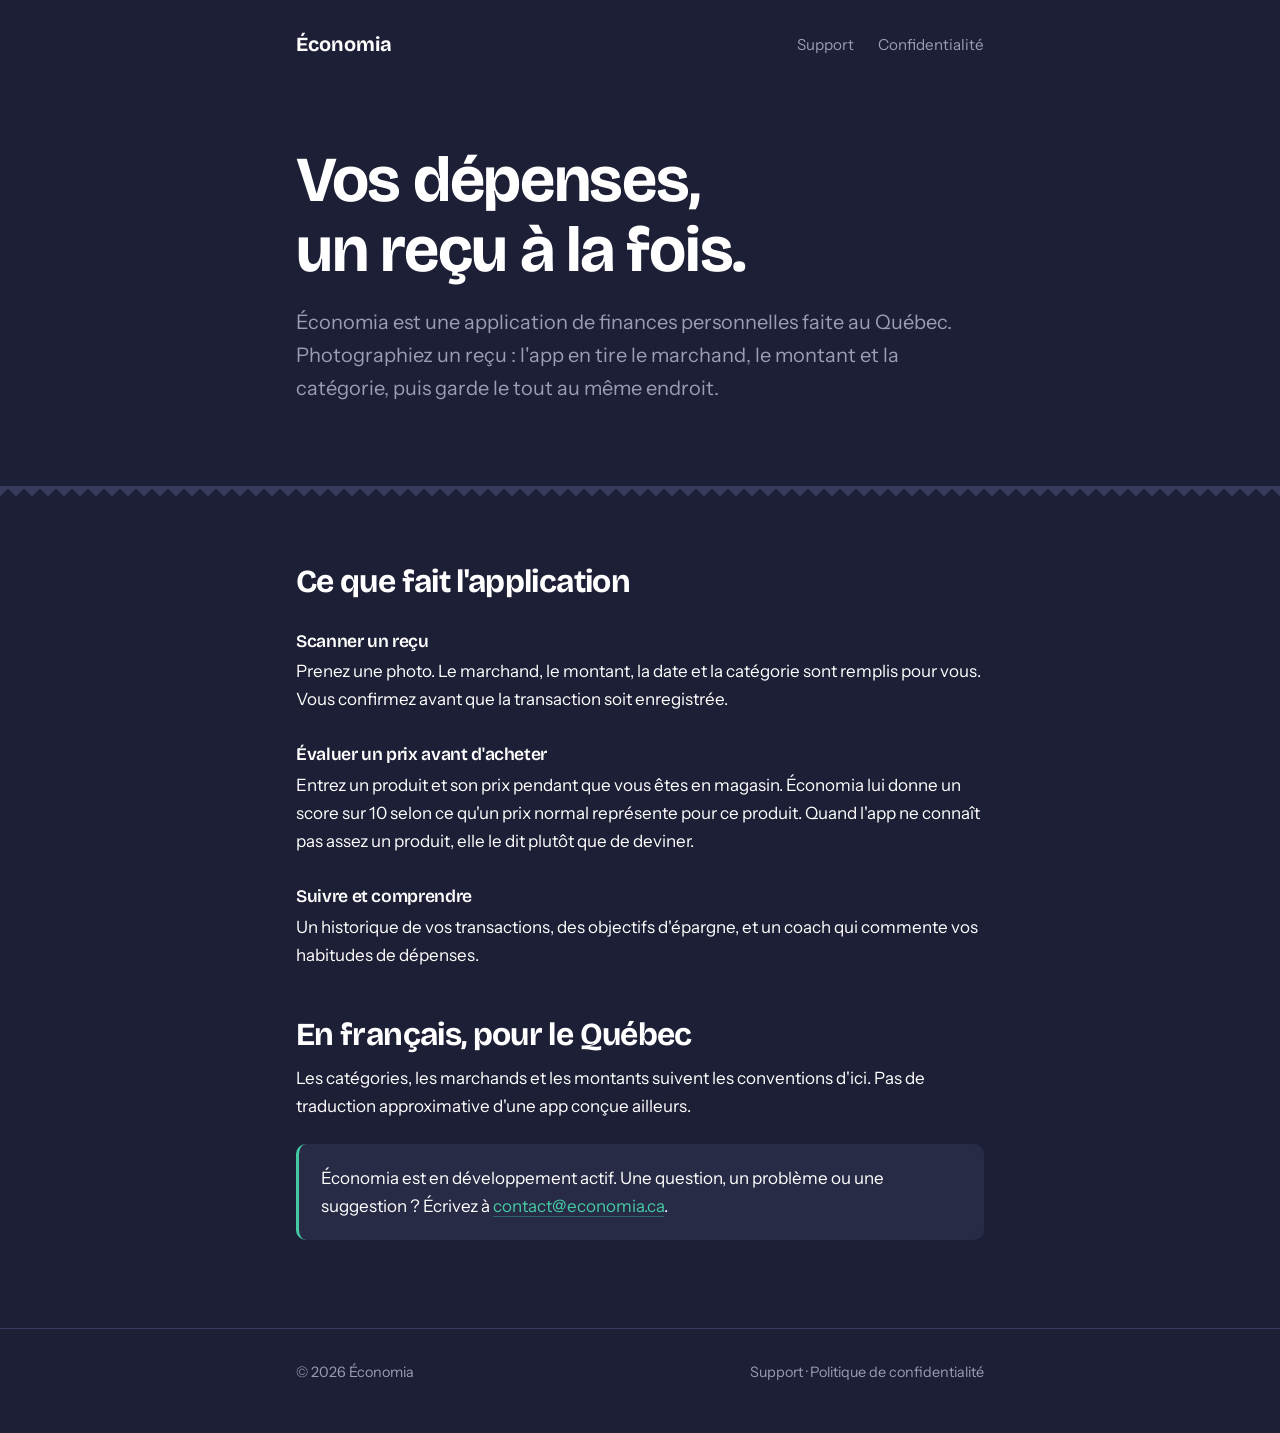
==== index.html @ ab4bcd6b "Add files via upload" ====
<!DOCTYPE html>
<html lang="fr-CA">
<head>
<meta charset="utf-8">
<meta name="viewport" content="width=device-width, initial-scale=1">
<title>Économia — Suivez vos dépenses, un reçu à la fois</title>
<meta name="description" content="Économia est une application québécoise de finances personnelles. Photographiez un reçu, l'app remplit les détails et suit vos dépenses.">
<link rel="preconnect" href="https://fonts.googleapis.com">
<link rel="preconnect" href="https://fonts.gstatic.com" crossorigin>
<link href="https://fonts.googleapis.com/css2?family=Bricolage+Grotesque:opsz,wght@12..96,600;12..96,700&family=Instrument+Sans:wght@400;500;600&display=swap" rel="stylesheet">
<link rel="stylesheet" href="style.css">
</head>
<body>

<header class="entete">
  <div class="enveloppe">
    <a class="logo" href="/">Économia</a>
    <nav class="nav-liens">
      <a href="/support.html">Support</a>
      <a href="/confidentialite.html">Confidentialité</a>
    </nav>
  </div>
</header>

<main>
  <section class="heros">
    <div class="enveloppe">
      <h1>Vos dépenses,<br>un reçu à la fois.</h1>
      <p class="accroche">Économia est une application de finances personnelles faite au Québec. Photographiez un reçu&nbsp;: l'app en tire le marchand, le montant et la catégorie, puis garde le tout au même endroit.</p>
    </div>
  </section>

  <div class="dentelure" aria-hidden="true"></div>

  <section class="contenu">
    <div class="enveloppe">
      <h2>Ce que fait l'application</h2>

      <h3>Scanner un reçu</h3>
      <p>Prenez une photo. Le marchand, le montant, la date et la catégorie sont remplis pour vous. Vous confirmez avant que la transaction soit enregistrée.</p>

      <h3>Évaluer un prix avant d'acheter</h3>
      <p>Entrez un produit et son prix pendant que vous êtes en magasin. Économia lui donne un score sur 10 selon ce qu'un prix normal représente pour ce produit. Quand l'app ne connaît pas assez un produit, elle le dit plutôt que de deviner.</p>

      <h3>Suivre et comprendre</h3>
      <p>Un historique de vos transactions, des objectifs d'épargne, et un coach qui commente vos habitudes de dépenses.</p>

      <h2>En français, pour le Québec</h2>
      <p>Les catégories, les marchands et les montants suivent les conventions d'ici. Pas de traduction approximative d'une app conçue ailleurs.</p>

      <div class="carte">
        <p>Économia est en développement actif. Une question, un problème ou une suggestion&nbsp;? Écrivez à <a href="mailto:contact@economia.ca">contact@economia.ca</a>.</p>
      </div>
    </div>
  </section>
</main>

<footer class="pied">
  <div class="enveloppe">
    <span>© 2026 Économia</span>
    <span>
      <a href="/support.html">Support</a> ·
      <a href="/confidentialite.html">Politique de confidentialité</a>
    </span>
  </div>
</footer>

</body>
</html>
---- style.css ----
:root {
  --fond: #1c1f35;
  --fond-carte: #282b45;
  --menthe: #45c9a5;
  --texte: #ffffff;
  --texte-second: #9a9cb8;
  --bordure: #363a5c;
}

*, *::before, *::after { box-sizing: border-box; }

html { -webkit-text-size-adjust: 100%; }

body {
  margin: 0;
  background: var(--fond);
  color: var(--texte);
  font-family: "Instrument Sans", -apple-system, BlinkMacSystemFont, "Segoe UI", sans-serif;
  font-size: 17px;
  line-height: 1.65;
}

h1, h2, h3 {
  font-family: "Bricolage Grotesque", -apple-system, BlinkMacSystemFont, sans-serif;
  font-weight: 700;
  line-height: 1.1;
  letter-spacing: -0.02em;
  margin: 0;
}

h1 { font-size: clamp(2.4rem, 7vw, 4rem); }
h2 { font-size: clamp(1.5rem, 4vw, 2rem); margin-top: 3rem; margin-bottom: 0.75rem; }
h3 { font-size: 1.1rem; margin-top: 2rem; margin-bottom: 0.4rem; font-weight: 600; }

p, li { max-width: 66ch; }
p { margin: 0 0 1.1rem; }
ul { padding-left: 1.2rem; margin: 0 0 1.1rem; }
li { margin-bottom: 0.5rem; }

a { color: var(--menthe); text-decoration: none; border-bottom: 1px solid rgba(69, 201, 165, 0.35); }
a:hover { border-bottom-color: var(--menthe); }
a:focus-visible { outline: 2px solid var(--menthe); outline-offset: 3px; border-radius: 2px; }

.enveloppe { max-width: 46rem; margin: 0 auto; padding: 0 1.5rem; }

/* En-tête */
.entete { padding: 1.75rem 0; }
.entete .enveloppe { display: flex; align-items: center; justify-content: space-between; gap: 1rem; }
.logo {
  font-family: "Bricolage Grotesque", sans-serif;
  font-weight: 700;
  font-size: 1.25rem;
  color: var(--texte);
  border: none;
}
.nav-liens { display: flex; gap: 1.5rem; font-size: 0.95rem; }
.nav-liens a { color: var(--texte-second); border: none; }
.nav-liens a:hover { color: var(--menthe); }

/* Héros — le bord dentelé évoque un reçu déchiré */
.heros { padding: 3.5rem 0 4rem; position: relative; }
.heros p.accroche {
  font-size: clamp(1.05rem, 2.6vw, 1.25rem);
  color: var(--texte-second);
  margin-top: 1.25rem;
}
.dentelure {
  height: 14px;
  background:
    linear-gradient(-45deg, transparent 66%, var(--bordure) 67%) 0 0 / 16px 16px repeat-x,
    linear-gradient(45deg, transparent 66%, var(--bordure) 67%) 0 0 / 16px 16px repeat-x;
}

/* Blocs de contenu */
.contenu { padding: 1rem 0 4rem; }
.date-maj { color: var(--texte-second); font-size: 0.9rem; margin-bottom: 2.5rem; }

.carte {
  background: var(--fond-carte);
  border-left: 3px solid var(--menthe);
  border-radius: 10px;
  padding: 1.25rem 1.4rem;
  margin: 1.5rem 0;
}
.carte p:last-child, .carte ul:last-child { margin-bottom: 0; }

.courriel {
  font-family: "Bricolage Grotesque", sans-serif;
  font-size: clamp(1.2rem, 4vw, 1.6rem);
  font-weight: 700;
}

/* Pied de page */
.pied {
  border-top: 1px solid var(--bordure);
  padding: 2rem 0 3rem;
  color: var(--texte-second);
  font-size: 0.9rem;
}
.pied .enveloppe { display: flex; flex-wrap: wrap; gap: 0.5rem 1.5rem; justify-content: space-between; }
.pied a { color: var(--texte-second); border: none; }
.pied a:hover { color: var(--menthe); }

@media (prefers-reduced-motion: reduce) {
  * { animation: none !important; transition: none !important; }
}
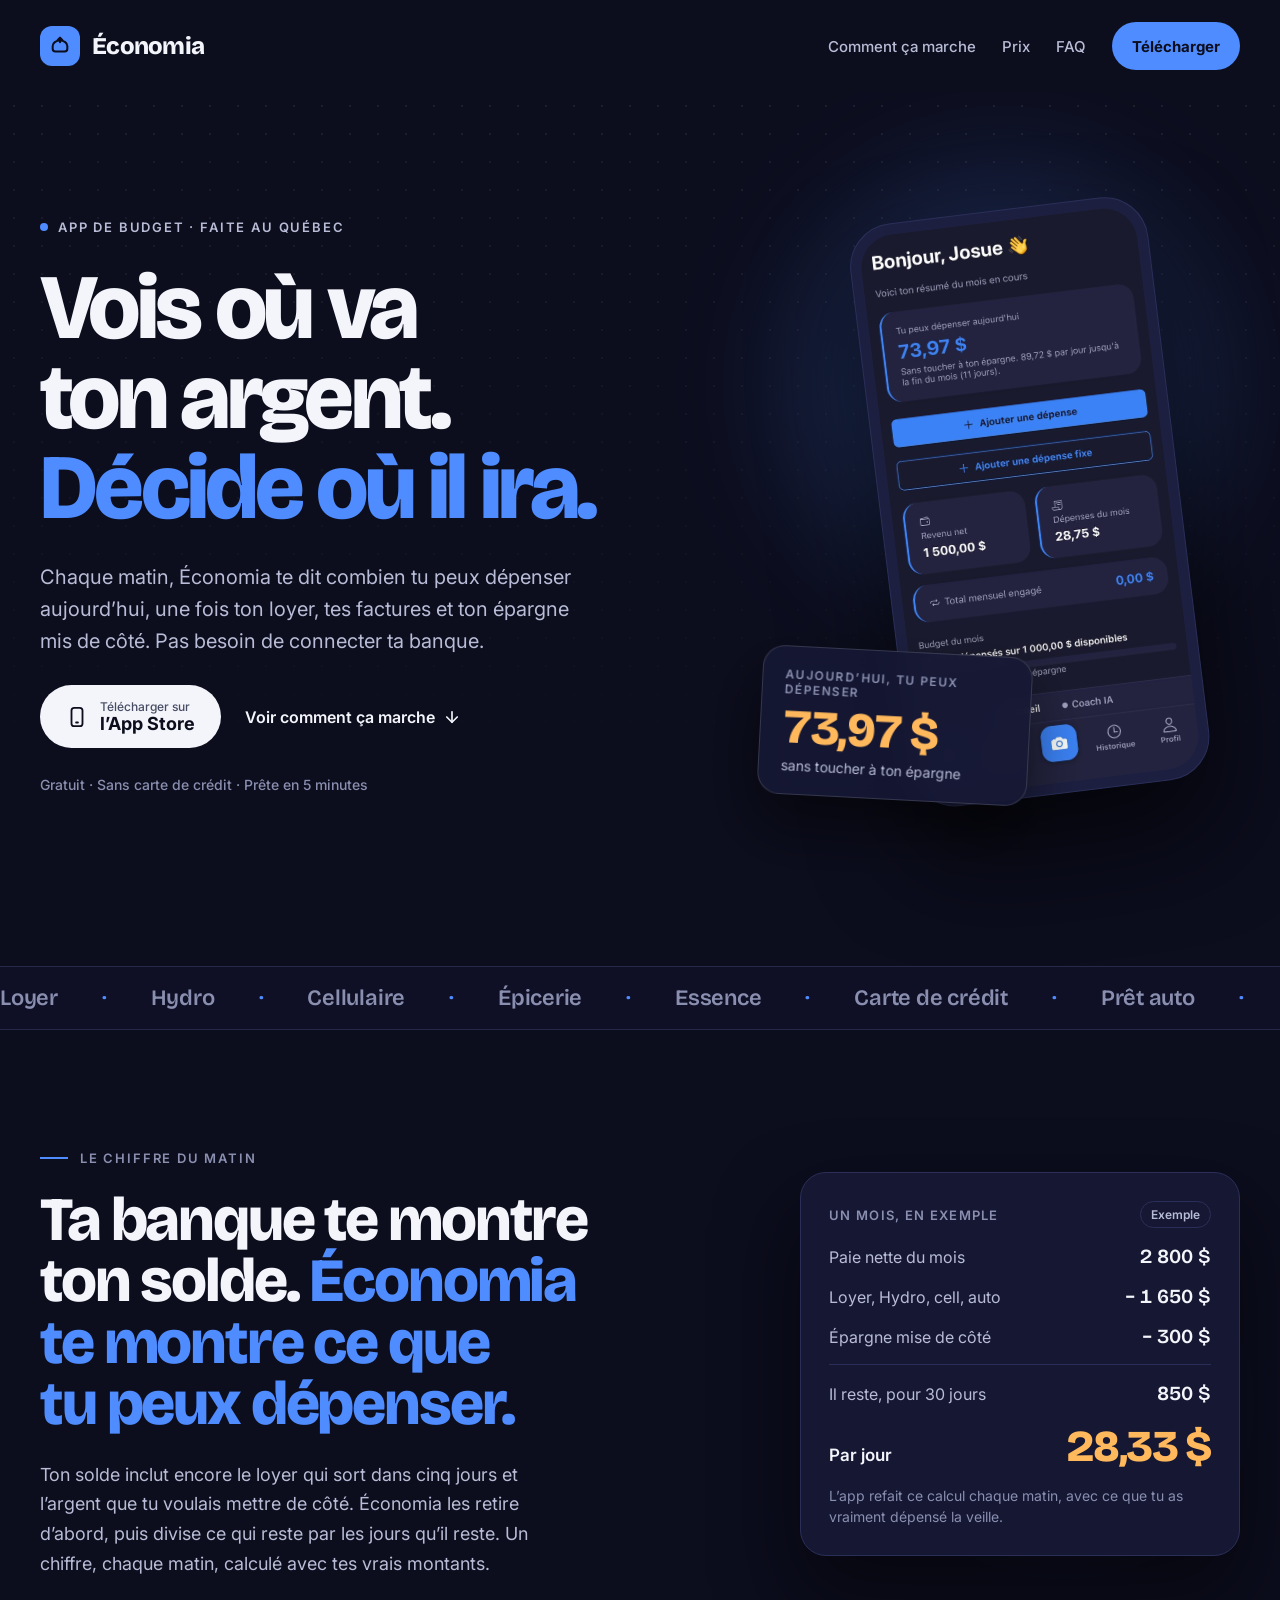
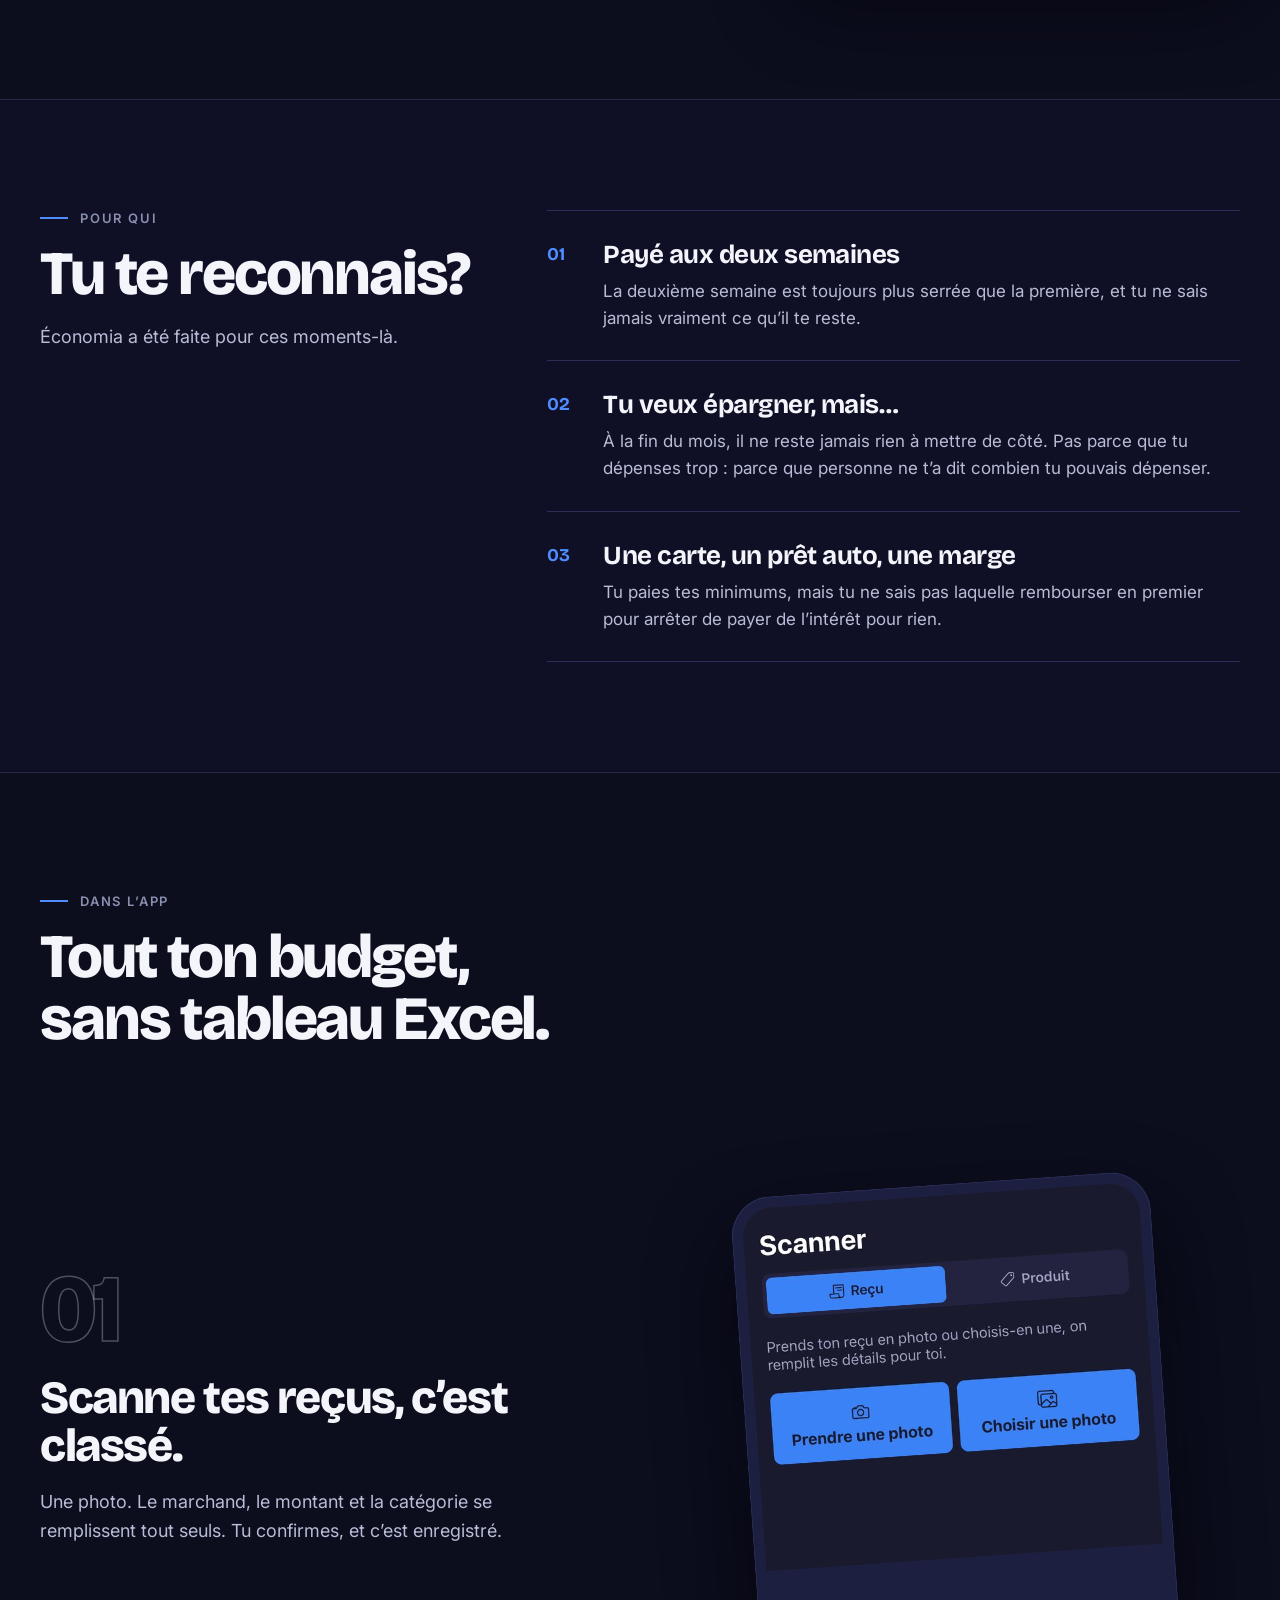
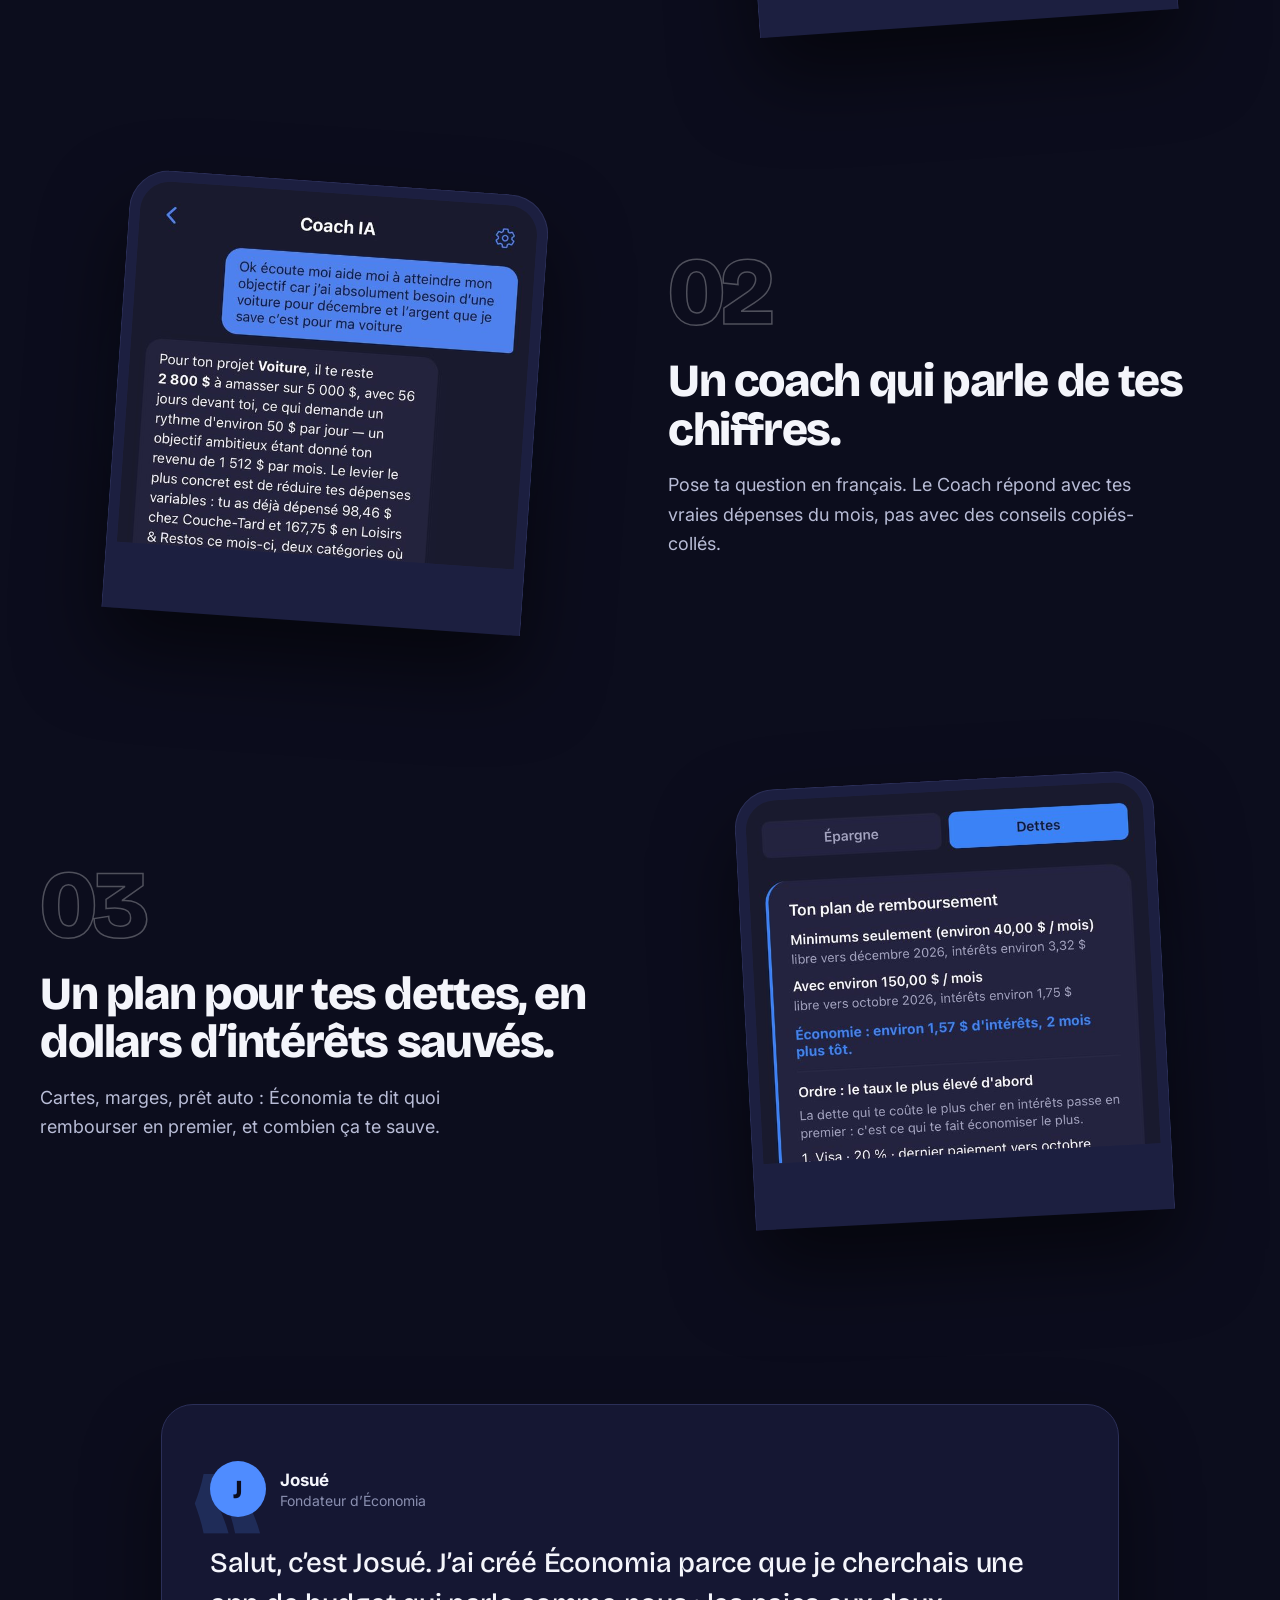
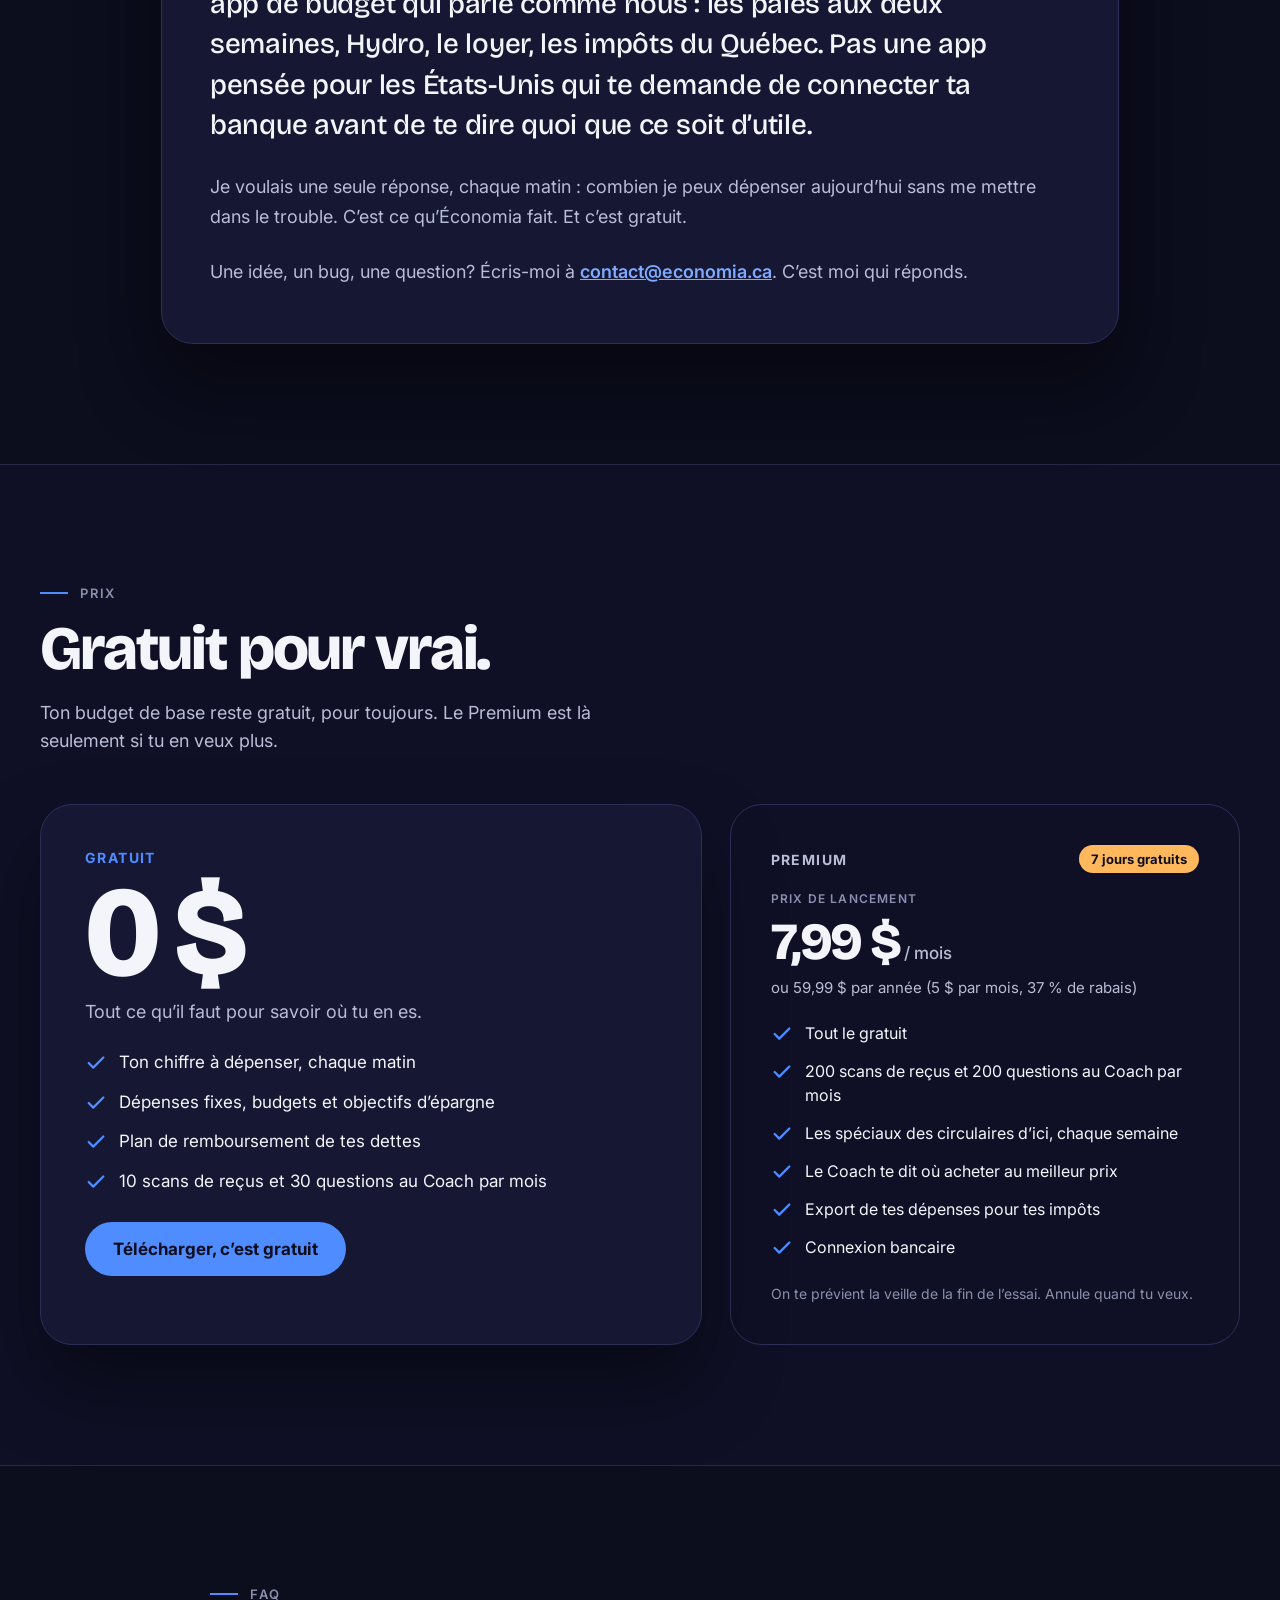
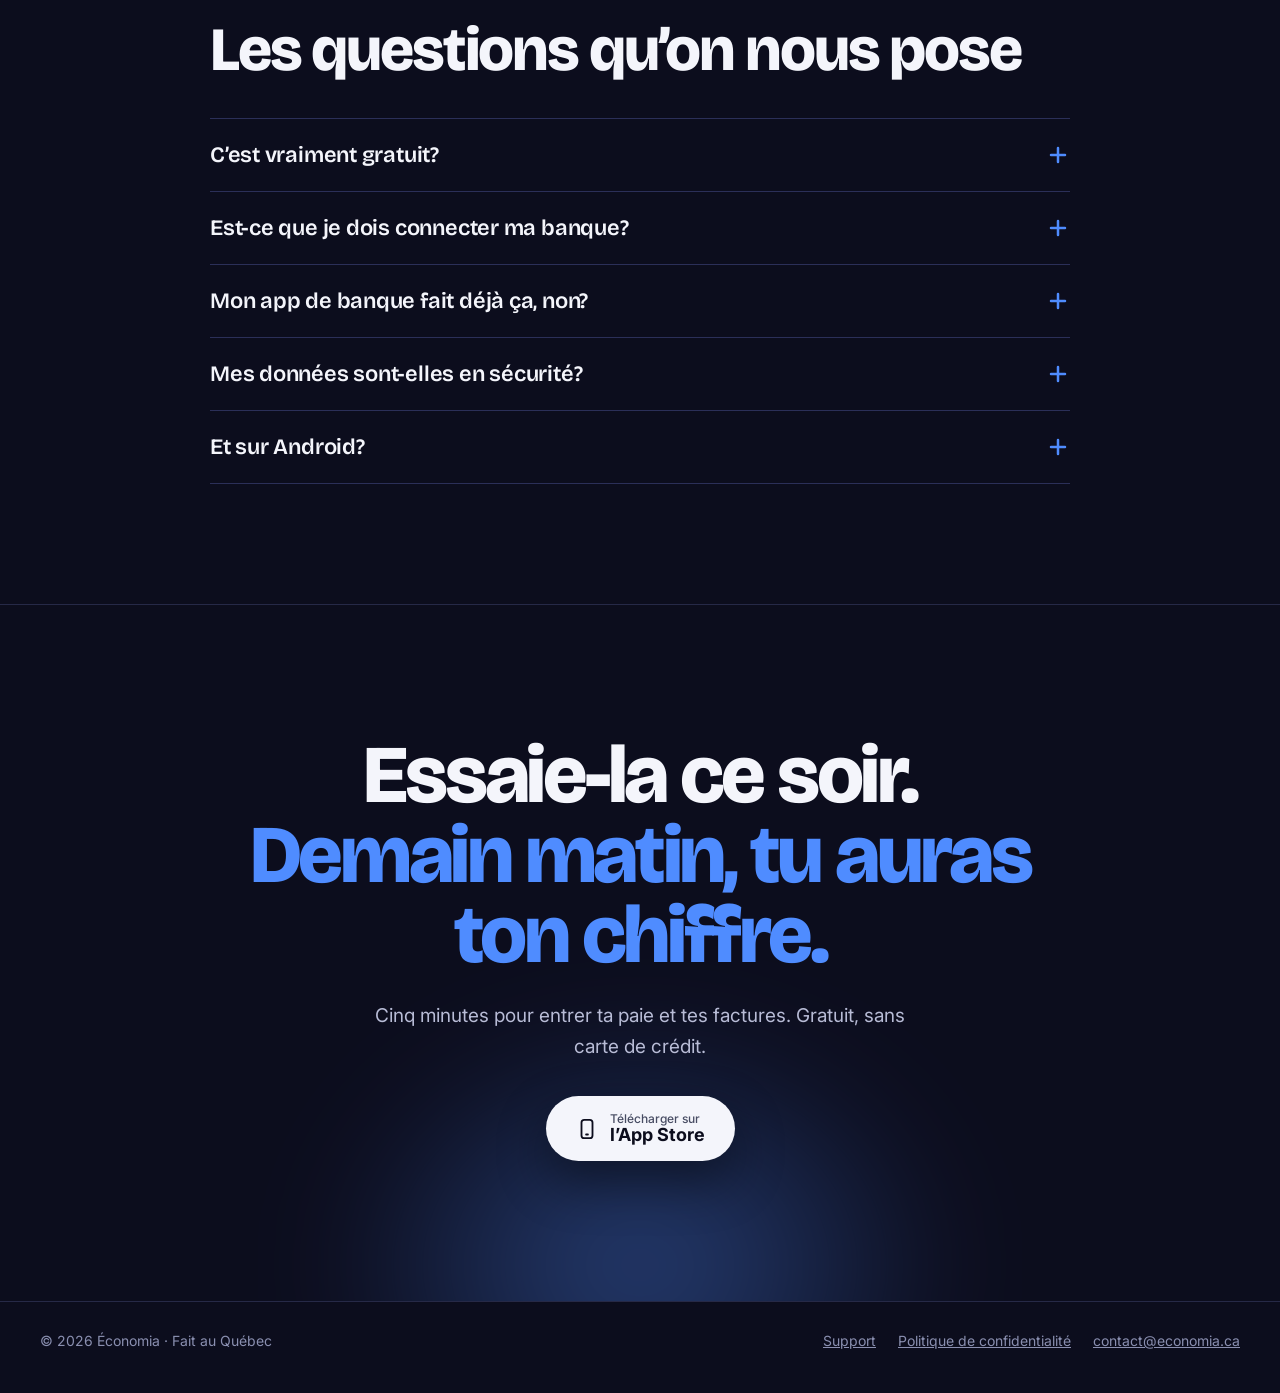
==== commit ec778d67: "Rename index .html to index.html" ====
--- a/index.html
+++ b/index.html
@@ -1,69 +1,341 @@
-<!DOCTYPE html>
+<!doctype html>
 <html lang="fr-CA">
 <head>
 <meta charset="utf-8">
-<meta name="viewport" content="width=device-width, initial-scale=1">
-<title>Économia — Suivez vos dépenses, un reçu à la fois</title>
-<meta name="description" content="Économia est une application québécoise de finances personnelles. Photographiez un reçu, l'app remplit les détails et suit vos dépenses.">
+<meta name="viewport" content="width=device-width, initial-scale=1, viewport-fit=cover">
+<title>Économia — Vois où va ton argent. Décide où il ira.</title>
+<meta name="description" content="L’app de budget faite au Québec. Chaque matin, Économia te dit combien tu peux dépenser aujourd’hui, une fois ton loyer, tes factures et ton épargne mis de côté.">
+<meta property="og:title" content="Économia — Vois où va ton argent. Décide où il ira.">
+<meta property="og:description" content="L’app de budget faite au Québec. Gratuit, sans carte de crédit.">
+<meta name="theme-color" content="#0C0D1D">
+<link rel="icon" href="data:image/svg+xml,%3Csvg xmlns='http://www.w3.org/2000/svg' viewBox='0 0 64 64'%3E%3Crect width='64' height='64' rx='16' fill='%234F8CFF'/%3E%3Ctext x='32' y='45' font-size='38' font-family='Arial' font-weight='700' text-anchor='middle' fill='%230C0D1D'%3EÉ%3C/text%3E%3C/svg%3E">
+
 <link rel="preconnect" href="https://fonts.googleapis.com">
-<link rel="preconnect" href="https://fonts.gstatic.com" crossorigin>
-<link href="https://fonts.googleapis.com/css2?family=Bricolage+Grotesque:opsz,wght@12..96,600;12..96,700&family=Instrument+Sans:wght@400;500;600&display=swap" rel="stylesheet">
-<link rel="stylesheet" href="style.css">
+<link rel="stylesheet" href="https://fonts.googleapis.com/css2?family=Bricolage+Grotesque:opsz,wght@12..96,500..800&amp;family=Inter:wght@400;500;600;700&amp;display=swap">
+<style>
+body{margin:0;background:#0C0D1D}
+a{color:#7FAAFF}a:hover{color:#A9C6FF}
+summary{cursor:pointer;list-style:none}
+summary::-webkit-details-marker{display:none}
+details[open] .chev{transform:rotate(45deg)}
+@keyframes defile{from{transform:translateX(0)}to{transform:translateX(-50%)}}
+@media (prefers-reduced-motion: reduce){.defile{animation:none !important}}
+html{scroll-behavior:smooth}
+</style>
+
+<style>
+:focus-visible{outline:2px solid #7FAAFF;outline-offset:3px;border-radius:6px}
+@media (max-width:720px){
+  nav a[href="#comment"],nav a[href="#prix"],nav a[href="#faq"]{display:none}
+}
+</style>
 </head>
 <body>
 
-<header class="entete">
-  <div class="enveloppe">
-    <a class="logo" href="/">Économia</a>
-    <nav class="nav-liens">
-      <a href="/support.html">Support</a>
-      <a href="/confidentialite.html">Confidentialité</a>
-    </nav>
-  </div>
+<div style="font-family: 'Inter', -apple-system, 'Segoe UI', Roboto, sans-serif; color: #F4F5FB; background: #0C0D1D; min-height: 100px; overflow: hidden">
+
+<!-- NAV -->
+<header style="position: relative; z-index: 5">
+<nav aria-label="Navigation principale" style="max-width: 1200px; margin: 0 auto; padding: 22px 24px; display: flex; flex-wrap: wrap; align-items: center; justify-content: space-between; gap: 16px">
+<a href="#haut" style="display: flex; align-items: center; gap: 12px; text-decoration: none; color: #F4F5FB">
+<span style="width: 40px; height: 40px; border-radius: 12px; background: #4F8CFF; display: flex; align-items: center; justify-content: center">
+<svg aria-hidden="true" width="22" height="22" viewBox="0 0 24 24" fill="none" stroke="#0C0D1D" stroke-width="2.2" stroke-linecap="round" stroke-linejoin="round"><path d="M4 12a8 6 0 0 1 16 0v3a3 3 0 0 1-3 3H7a3 3 0 0 1-3-3z"></path><path d="M12 3v5"></path><path d="M9.5 5.5 12 3l2.5 2.5"></path></svg>
+</span>
+<span style="font-family: 'Bricolage Grotesque', 'Inter', sans-serif; font-size: 24px; font-weight: 800; letter-spacing: -0.03em">Économia</span>
+</a>
+<div style="display: flex; flex-wrap: wrap; align-items: center; gap: 26px; font-size: 15px; font-weight: 500">
+<a href="#comment" style="color: #B8BCD6; text-decoration: none">Comment ça marche</a>
+<a href="#prix" style="color: #B8BCD6; text-decoration: none">Prix</a>
+<a href="#faq" style="color: #B8BCD6; text-decoration: none">FAQ</a>
+<a href="https://apps.apple.com/ca/app/id6791869854" style="background: #4F8CFF; color: #0C0D1D; text-decoration: none; font-weight: 700; padding: 13px 20px; border-radius: 999px; min-height: 22px; display: inline-flex; align-items: center">Télécharger</a>
+</div>
+</nav>
 </header>
 
-<main>
-  <section class="heros">
-    <div class="enveloppe">
-      <h1>Vos dépenses,<br>un reçu à la fois.</h1>
-      <p class="accroche">Économia est une application de finances personnelles faite au Québec. Photographiez un reçu&nbsp;: l'app en tire le marchand, le montant et la catégorie, puis garde le tout au même endroit.</p>
-    </div>
-  </section>
-
-  <div class="dentelure" aria-hidden="true"></div>
-
-  <section class="contenu">
-    <div class="enveloppe">
-      <h2>Ce que fait l'application</h2>
-
-      <h3>Scanner un reçu</h3>
-      <p>Prenez une photo. Le marchand, le montant, la date et la catégorie sont remplis pour vous. Vous confirmez avant que la transaction soit enregistrée.</p>
-
-      <h3>Évaluer un prix avant d'acheter</h3>
-      <p>Entrez un produit et son prix pendant que vous êtes en magasin. Économia lui donne un score sur 10 selon ce qu'un prix normal représente pour ce produit. Quand l'app ne connaît pas assez un produit, elle le dit plutôt que de deviner.</p>
-
-      <h3>Suivre et comprendre</h3>
-      <p>Un historique de vos transactions, des objectifs d'épargne, et un coach qui commente vos habitudes de dépenses.</p>
-
-      <h2>En français, pour le Québec</h2>
-      <p>Les catégories, les marchands et les montants suivent les conventions d'ici. Pas de traduction approximative d'une app conçue ailleurs.</p>
-
-      <div class="carte">
-        <p>Économia est en développement actif. Une question, un problème ou une suggestion&nbsp;? Écrivez à <a href="mailto:contact@economia.ca">contact@economia.ca</a>.</p>
-      </div>
-    </div>
-  </section>
-</main>
-
-<footer class="pied">
-  <div class="enveloppe">
-    <span>© 2026 Économia</span>
-    <span>
-      <a href="/support.html">Support</a> ·
-      <a href="/confidentialite.html">Politique de confidentialité</a>
-    </span>
-  </div>
+<!-- 1. HERO -->
+<section id="haut" style="position: relative; overflow: hidden">
+<div aria-hidden="true" style="position: absolute; inset: 0; background-image: radial-gradient(rgba(255,255,255,0.07) 1px, transparent 1.5px); background-size: 28px 28px; -webkit-mask-image: linear-gradient(to bottom, rgba(0,0,0,1) 0%, rgba(0,0,0,0) 85%); mask-image: linear-gradient(to bottom, rgba(0,0,0,1) 0%, rgba(0,0,0,0) 85%)"></div>
+<div aria-hidden="true" style="position: absolute; right: -8%; top: -10%; width: 760px; height: 760px; border-radius: 50%; background: radial-gradient(closest-side, #4F8CFF, transparent 72%); opacity: 0.42; filter: blur(50px); pointer-events: none"></div>
+<div style="position: relative; max-width: 1200px; margin: 0 auto; padding: 64px 24px 110px; display: flex; flex-wrap: wrap; align-items: center; gap: 48px">
+
+<div style="flex: 1 1 520px; min-width: 0; display: flex; flex-direction: column; gap: 28px">
+<span style="display: inline-flex; align-items: center; gap: 10px; align-self: flex-start; font-size: 13px; font-weight: 600; letter-spacing: 0.14em; text-transform: uppercase; color: #B8BCD6"><span aria-hidden="true" style="width: 8px; height: 8px; border-radius: 50%; background: #4F8CFF"></span>App de budget · Faite au Québec</span>
+<h1 style="margin: 0; font-family: 'Bricolage Grotesque', 'Inter', sans-serif; font-size: clamp(50px, 7.2vw, 104px); line-height: 0.98; font-weight: 800; letter-spacing: -0.04em; text-wrap: balance">Vois où va ton argent.<br><span style="color: #4F8CFF">Décide où il ira.</span></h1>
+<p style="margin: 0; font-size: 20px; line-height: 1.6; color: #B8BCD6; max-width: 560px; text-wrap: pretty">Chaque matin, Économia te dit combien tu peux dépenser aujourd’hui, une fois ton loyer, tes factures et ton épargne mis de côté. Pas besoin de connecter ta banque.</p>
+<div style="display: flex; flex-wrap: wrap; align-items: center; gap: 18px 24px">
+<a href="https://apps.apple.com/ca/app/id6791869854" style="display: inline-flex; align-items: center; gap: 12px; background: #F4F5FB; color: #0C0D1D; text-decoration: none; padding: 15px 26px; border-radius: 999px; min-height: 28px">
+<svg aria-hidden="true" width="22" height="22" viewBox="0 0 24 24" fill="none" stroke="#0C0D1D" stroke-width="2" stroke-linecap="round" stroke-linejoin="round"><rect x="6" y="2" width="12" height="20" rx="3"></rect><path d="M11 18h2"></path></svg>
+<span style="display: flex; flex-direction: column; line-height: 1.1"><span style="font-size: 12px; font-weight: 500; color: #474C63">Télécharger sur</span><span style="font-size: 18px; font-weight: 700">l’App Store</span></span>
+</a>
+<a href="#comment" style="display: inline-flex; align-items: center; gap: 8px; color: #F4F5FB; text-decoration: none; font-size: 16px; font-weight: 600; min-height: 44px">Voir comment ça marche<svg aria-hidden="true" width="18" height="18" viewBox="0 0 24 24" fill="none" stroke="#F4F5FB" stroke-width="2.2" stroke-linecap="round" stroke-linejoin="round"><path d="M12 5v14"></path><path d="m5 12 7 7 7-7"></path></svg></a>
+</div>
+<span style="font-size: 14px; font-weight: 500; color: #8A8FB0">Gratuit · Sans carte de crédit · Prête en 5 minutes</span>
+</div>
+
+<!-- Téléphone + chiffre du matin -->
+<div style="flex: 0 1 480px; min-width: 0; position: relative; min-height: 700px; display: flex; align-items: center; justify-content: center">
+<div style="width: 300px; max-width: 80%; box-sizing: border-box; padding: 10px; border-radius: 44px; background: #1C1F40; border: 1px solid #2B2F58; box-shadow: 0 50px 100px rgba(0,0,0,0.65); transform: rotate(-7deg) translateX(30px)">
+<img src="[data-uri]" alt="Écran d’accueil d’Économia : Tu peux dépenser aujourd’hui 73,97 $, sans toucher à ton épargne" style="display: block; width: 100%; height: auto; border-radius: 34px">
+</div>
+<div style="position: absolute; left: 0; bottom: 56px; width: 270px; max-width: 86%; box-sizing: border-box; padding: 20px 22px; border-radius: 22px; background: rgba(21,23,51,0.92); border: 1px solid rgba(255,255,255,0.14); box-shadow: 0 30px 60px rgba(0,0,0,0.55); backdrop-filter: blur(12px); transform: rotate(3deg); display: flex; flex-direction: column; gap: 6px">
+<span style="font-size: 12px; font-weight: 600; letter-spacing: 0.12em; text-transform: uppercase; color: #8A8FB0">Aujourd’hui, tu peux dépenser</span>
+<span style="font-family: 'Bricolage Grotesque', 'Inter', sans-serif; font-size: 48px; font-weight: 800; letter-spacing: -0.03em; line-height: 1; color: #FFB85C; font-variant-numeric: tabular-nums"><span id="montant">73,97 $</span></span>
+<span style="font-size: 14px; color: #B8BCD6">sans toucher à ton épargne</span>
+</div>
+</div>
+
+</div>
+</section>
+
+<!-- Bande défilante -->
+<div aria-hidden="true" style="border-top: 1px solid #262947; border-bottom: 1px solid #262947; overflow: hidden; padding: 18px 0; background: #0F1026">
+<div class="defile" style="display: flex; align-items: center; gap: 44px; width: max-content; white-space: nowrap; animation: defile 46s linear infinite; font-family: 'Bricolage Grotesque', 'Inter', sans-serif; font-size: 22px; font-weight: 600; letter-spacing: -0.01em; color: #8A8FB0">
+<span>Loyer</span><span style="color: #4F8CFF">·</span><span>Hydro</span><span style="color: #4F8CFF">·</span><span>Cellulaire</span><span style="color: #4F8CFF">·</span><span>Épicerie</span><span style="color: #4F8CFF">·</span><span>Essence</span><span style="color: #4F8CFF">·</span><span>Carte de crédit</span><span style="color: #4F8CFF">·</span><span>Prêt auto</span><span style="color: #4F8CFF">·</span><span>Abonnements</span><span style="color: #4F8CFF">·</span><span>Gym</span><span style="color: #4F8CFF">·</span><span>Restos</span><span style="color: #4F8CFF">·</span><span>Épargne</span><span style="color: #4F8CFF">·</span><span>Pharmacie</span><span style="color: #4F8CFF">·</span>
+<span>Loyer</span><span style="color: #4F8CFF">·</span><span>Hydro</span><span style="color: #4F8CFF">·</span><span>Cellulaire</span><span style="color: #4F8CFF">·</span><span>Épicerie</span><span style="color: #4F8CFF">·</span><span>Essence</span><span style="color: #4F8CFF">·</span><span>Carte de crédit</span><span style="color: #4F8CFF">·</span><span>Prêt auto</span><span style="color: #4F8CFF">·</span><span>Abonnements</span><span style="color: #4F8CFF">·</span><span>Gym</span><span style="color: #4F8CFF">·</span><span>Restos</span><span style="color: #4F8CFF">·</span><span>Épargne</span><span style="color: #4F8CFF">·</span><span>Pharmacie</span><span style="color: #4F8CFF">·</span>
+</div>
+</div>
+
+<!-- 2. LE CHIFFRE DU MATIN -->
+<section id="comment" style="max-width: 1200px; margin: 0 auto; padding: 120px 24px; display: flex; flex-wrap: wrap; align-items: center; gap: 64px">
+<div style="flex: 1 1 460px; min-width: 0; display: flex; flex-direction: column; gap: 24px">
+<span style="display: inline-flex; align-items: center; gap: 12px; font-size: 13px; font-weight: 600; letter-spacing: 0.14em; text-transform: uppercase; color: #8A8FB0"><span aria-hidden="true" style="width: 28px; height: 2px; background: #4F8CFF"></span>Le chiffre du matin</span>
+<h2 style="margin: 0; font-family: 'Bricolage Grotesque', 'Inter', sans-serif; font-size: clamp(38px, 4.8vw, 68px); line-height: 1.0; font-weight: 800; letter-spacing: -0.035em; text-wrap: balance">Ta banque te montre ton solde. <span style="color: #4F8CFF">Économia te montre ce que tu peux dépenser.</span></h2>
+<p style="margin: 0; font-size: 18px; line-height: 1.65; color: #B8BCD6; max-width: 540px; text-wrap: pretty">Ton solde inclut encore le loyer qui sort dans cinq jours et l’argent que tu voulais mettre de côté. Économia les retire d’abord, puis divise ce qui reste par les jours qu’il reste. Un chiffre, chaque matin, calculé avec tes vrais montants.</p>
+</div>
+
+<div style="flex: 0 1 440px; min-width: 0; position: relative">
+<div aria-hidden="true" style="position: absolute; inset: 10% -10% -10% 10%; border-radius: 50%; background: radial-gradient(closest-side, #4F8CFF, transparent 72%); opacity: 0.25; filter: blur(50px); pointer-events: none"></div>
+<div style="position: relative; background: #151733; border: 1px solid #2B2F58; border-radius: 26px; padding: 28px; box-shadow: 0 40px 80px rgba(0,0,0,0.5); display: flex; flex-direction: column; gap: 16px">
+<div style="display: flex; align-items: center; justify-content: space-between; gap: 12px">
+<span style="font-size: 13px; font-weight: 600; letter-spacing: 0.1em; text-transform: uppercase; color: #8A8FB0">Un mois, en exemple</span>
+<span style="font-size: 12px; font-weight: 600; color: #B8BCD6; border: 1px solid #2B2F58; padding: 5px 10px; border-radius: 999px">Exemple</span>
+</div>
+<div style="display: flex; justify-content: space-between; align-items: baseline; gap: 16px; font-size: 16px"><span style="color: #B8BCD6">Paie nette du mois</span><span style="font-family: 'Bricolage Grotesque', 'Inter', sans-serif; font-size: 20px; font-weight: 600; font-variant-numeric: tabular-nums">2 800 $</span></div>
+<div style="display: flex; justify-content: space-between; align-items: baseline; gap: 16px; font-size: 16px"><span style="color: #B8BCD6">Loyer, Hydro, cell, auto</span><span style="font-family: 'Bricolage Grotesque', 'Inter', sans-serif; font-size: 20px; font-weight: 600; font-variant-numeric: tabular-nums">− 1 650 $</span></div>
+<div style="display: flex; justify-content: space-between; align-items: baseline; gap: 16px; font-size: 16px"><span style="color: #B8BCD6">Épargne mise de côté</span><span style="font-family: 'Bricolage Grotesque', 'Inter', sans-serif; font-size: 20px; font-weight: 600; font-variant-numeric: tabular-nums">− 300 $</span></div>
+<div aria-hidden="true" style="height: 1px; background: #2B2F58"></div>
+<div style="display: flex; justify-content: space-between; align-items: baseline; gap: 16px; font-size: 16px"><span style="color: #B8BCD6">Il reste, pour 30 jours</span><span style="font-family: 'Bricolage Grotesque', 'Inter', sans-serif; font-size: 20px; font-weight: 600; font-variant-numeric: tabular-nums">850 $</span></div>
+<div style="display: flex; justify-content: space-between; align-items: baseline; gap: 16px; padding-top: 4px"><span style="font-size: 17px; font-weight: 600">Par jour</span><span style="font-family: 'Bricolage Grotesque', 'Inter', sans-serif; font-size: 44px; font-weight: 800; letter-spacing: -0.03em; line-height: 1; color: #FFB85C; font-variant-numeric: tabular-nums">28,33 $</span></div>
+<span style="font-size: 14px; line-height: 1.5; color: #8A8FB0">L’app refait ce calcul chaque matin, avec ce que tu as vraiment dépensé la veille.</span>
+</div>
+</div>
+</section>
+
+<!-- 3. TU TE RECONNAIS ? -->
+<section aria-label="Pour qui" style="background: #0F1026; border-top: 1px solid #262947; border-bottom: 1px solid #262947">
+<div style="max-width: 1200px; margin: 0 auto; padding: 110px 24px; display: flex; flex-wrap: wrap; gap: 64px; align-items: flex-start">
+<div style="flex: 1 1 320px; min-width: 0; display: flex; flex-direction: column; gap: 18px">
+<span style="display: inline-flex; align-items: center; gap: 12px; font-size: 13px; font-weight: 600; letter-spacing: 0.14em; text-transform: uppercase; color: #8A8FB0"><span aria-hidden="true" style="width: 28px; height: 2px; background: #4F8CFF"></span>Pour qui</span>
+<h2 style="margin: 0; font-family: 'Bricolage Grotesque', 'Inter', sans-serif; font-size: clamp(38px, 4.8vw, 68px); line-height: 1.0; font-weight: 800; letter-spacing: -0.035em">Tu te reconnais?</h2>
+<p style="margin: 0; font-size: 18px; line-height: 1.6; color: #B8BCD6; max-width: 380px">Économia a été faite pour ces moments-là.</p>
+</div>
+<div style="flex: 1.4 1 520px; min-width: 0; display: flex; flex-direction: column">
+<div style="display: flex; gap: 24px; padding: 28px 0; border-top: 1px solid #2B2F58">
+<span style="font-family: 'Bricolage Grotesque', 'Inter', sans-serif; font-size: 18px; font-weight: 700; color: #4F8CFF; min-width: 32px; padding-top: 4px">01</span>
+<div style="display: flex; flex-direction: column; gap: 8px">
+<h3 style="margin: 0; font-family: 'Bricolage Grotesque', 'Inter', sans-serif; font-size: 26px; font-weight: 700; letter-spacing: -0.02em; line-height: 1.2">Payé aux deux semaines</h3>
+<p style="margin: 0; font-size: 17px; line-height: 1.6; color: #B8BCD6">La deuxième semaine est toujours plus serrée que la première, et tu ne sais jamais vraiment ce qu’il te reste.</p>
+</div>
+</div>
+<div style="display: flex; gap: 24px; padding: 28px 0; border-top: 1px solid #2B2F58">
+<span style="font-family: 'Bricolage Grotesque', 'Inter', sans-serif; font-size: 18px; font-weight: 700; color: #4F8CFF; min-width: 32px; padding-top: 4px">02</span>
+<div style="display: flex; flex-direction: column; gap: 8px">
+<h3 style="margin: 0; font-family: 'Bricolage Grotesque', 'Inter', sans-serif; font-size: 26px; font-weight: 700; letter-spacing: -0.02em; line-height: 1.2">Tu veux épargner, mais…</h3>
+<p style="margin: 0; font-size: 17px; line-height: 1.6; color: #B8BCD6">À la fin du mois, il ne reste jamais rien à mettre de côté. Pas parce que tu dépenses trop : parce que personne ne t’a dit combien tu pouvais dépenser.</p>
+</div>
+</div>
+<div style="display: flex; gap: 24px; padding: 28px 0; border-top: 1px solid #2B2F58; border-bottom: 1px solid #2B2F58">
+<span style="font-family: 'Bricolage Grotesque', 'Inter', sans-serif; font-size: 18px; font-weight: 700; color: #4F8CFF; min-width: 32px; padding-top: 4px">03</span>
+<div style="display: flex; flex-direction: column; gap: 8px">
+<h3 style="margin: 0; font-family: 'Bricolage Grotesque', 'Inter', sans-serif; font-size: 26px; font-weight: 700; letter-spacing: -0.02em; line-height: 1.2">Une carte, un prêt auto, une marge</h3>
+<p style="margin: 0; font-size: 17px; line-height: 1.6; color: #B8BCD6">Tu paies tes minimums, mais tu ne sais pas laquelle rembourser en premier pour arrêter de payer de l’intérêt pour rien.</p>
+</div>
+</div>
+</div>
+</div>
+</section>
+
+<!-- 4. DANS L'APP -->
+<section id="fonctions" style="max-width: 1200px; margin: 0 auto; padding: 120px 24px 40px; display: flex; flex-direction: column; gap: 110px">
+<div style="display: flex; flex-direction: column; gap: 18px; max-width: 760px">
+<span style="display: inline-flex; align-items: center; gap: 12px; font-size: 13px; font-weight: 600; letter-spacing: 0.14em; text-transform: uppercase; color: #8A8FB0"><span aria-hidden="true" style="width: 28px; height: 2px; background: #4F8CFF"></span>Dans l’app</span>
+<h2 style="margin: 0; font-family: 'Bricolage Grotesque', 'Inter', sans-serif; font-size: clamp(38px, 4.8vw, 68px); line-height: 1.0; font-weight: 800; letter-spacing: -0.035em; text-wrap: balance">Tout ton budget, sans tableau Excel.</h2>
+</div>
+
+<!-- Scanner -->
+<article style="display: flex; flex-wrap: wrap; align-items: center; gap: 56px">
+<div style="flex: 1 1 400px; min-width: 0; display: flex; flex-direction: column; gap: 16px">
+<span aria-hidden="true" style="font-family: 'Bricolage Grotesque', 'Inter', sans-serif; font-size: 96px; font-weight: 800; line-height: 1; letter-spacing: -0.04em; color: transparent; -webkit-text-stroke: 1.5px rgba(255,255,255,0.28)">01</span>
+<h3 style="margin: 0; font-family: 'Bricolage Grotesque', 'Inter', sans-serif; font-size: clamp(30px, 3.6vw, 48px); font-weight: 800; letter-spacing: -0.03em; line-height: 1.05">Scanne tes reçus, c’est classé.</h3>
+<p style="margin: 0; font-size: 18px; line-height: 1.65; color: #B8BCD6; max-width: 480px">Une photo. Le marchand, le montant et la catégorie se remplissent tout seuls. Tu confirmes, et c’est enregistré.</p>
+</div>
+<div style="flex: 1 1 400px; min-width: 0; position: relative; display: flex; justify-content: center; padding: 24px 0">
+<div aria-hidden="true" style="position: absolute; inset: 0; border-radius: 50%; background: radial-gradient(closest-side, #4F8CFF, transparent 72%); opacity: 0.22; filter: blur(50px); pointer-events: none"></div>
+<div style="position: relative; width: 100%; max-width: 420px; height: 440px; overflow: hidden; border-radius: 40px 40px 0 0; background: #1C1F40; border: 1px solid #2B2F58; border-bottom: 0; padding: 10px 10px 0; box-sizing: border-box; box-shadow: 0 40px 80px rgba(0,0,0,0.55); transform: rotate(-4deg)">
+<img src="[data-uri]" alt="Écran Scanner d’Économia : prends ton reçu en photo, on remplit les détails pour toi" style="display: block; width: 100%; height: auto; border-radius: 30px 30px 0 0">
+</div>
+</div>
+</article>
+
+<!-- Coach -->
+<article style="display: flex; flex-wrap: wrap; flex-direction: row-reverse; align-items: center; gap: 56px">
+<div style="flex: 1 1 400px; min-width: 0; display: flex; flex-direction: column; gap: 16px">
+<span aria-hidden="true" style="font-family: 'Bricolage Grotesque', 'Inter', sans-serif; font-size: 96px; font-weight: 800; line-height: 1; letter-spacing: -0.04em; color: transparent; -webkit-text-stroke: 1.5px rgba(255,255,255,0.28)">02</span>
+<h3 style="margin: 0; font-family: 'Bricolage Grotesque', 'Inter', sans-serif; font-size: clamp(30px, 3.6vw, 48px); font-weight: 800; letter-spacing: -0.03em; line-height: 1.05">Un coach qui parle de tes chiffres.</h3>
+<p style="margin: 0; font-size: 18px; line-height: 1.65; color: #B8BCD6; max-width: 480px">Pose ta question en français. Le Coach répond avec tes vraies dépenses du mois, pas avec des conseils copiés-collés.</p>
+</div>
+<div style="flex: 1 1 400px; min-width: 0; position: relative; display: flex; justify-content: center; padding: 24px 0">
+<div aria-hidden="true" style="position: absolute; inset: 0; border-radius: 50%; background: radial-gradient(closest-side, #4F8CFF, transparent 72%); opacity: 0.22; filter: blur(50px); pointer-events: none"></div>
+<div style="position: relative; width: 100%; max-width: 420px; height: 440px; overflow: hidden; border-radius: 40px 40px 0 0; background: #1C1F40; border: 1px solid #2B2F58; border-bottom: 0; padding: 10px 10px 0; box-sizing: border-box; box-shadow: 0 40px 80px rgba(0,0,0,0.55); transform: rotate(4deg)">
+<img src="[data-uri]" alt="Le Coach IA d’Économia répond avec les vrais chiffres de l’utilisateur" style="display: block; width: 100%; height: auto; border-radius: 30px 30px 0 0">
+</div>
+</div>
+</article>
+
+<!-- Dettes -->
+<article style="display: flex; flex-wrap: wrap; align-items: center; gap: 56px">
+<div style="flex: 1 1 400px; min-width: 0; display: flex; flex-direction: column; gap: 16px">
+<span aria-hidden="true" style="font-family: 'Bricolage Grotesque', 'Inter', sans-serif; font-size: 96px; font-weight: 800; line-height: 1; letter-spacing: -0.04em; color: transparent; -webkit-text-stroke: 1.5px rgba(255,255,255,0.28)">03</span>
+<h3 style="margin: 0; font-family: 'Bricolage Grotesque', 'Inter', sans-serif; font-size: clamp(30px, 3.6vw, 48px); font-weight: 800; letter-spacing: -0.03em; line-height: 1.05">Un plan pour tes dettes, en dollars d’intérêts sauvés.</h3>
+<p style="margin: 0; font-size: 18px; line-height: 1.65; color: #B8BCD6; max-width: 480px">Cartes, marges, prêt auto : Économia te dit quoi rembourser en premier, et combien ça te sauve.</p>
+</div>
+<div style="flex: 1 1 400px; min-width: 0; position: relative; display: flex; justify-content: center; padding: 24px 0">
+<div aria-hidden="true" style="position: absolute; inset: 0; border-radius: 50%; background: radial-gradient(closest-side, #4F8CFF, transparent 72%); opacity: 0.22; filter: blur(50px); pointer-events: none"></div>
+<div style="position: relative; width: 100%; max-width: 420px; height: 440px; overflow: hidden; border-radius: 40px 40px 0 0; background: #1C1F40; border: 1px solid #2B2F58; border-bottom: 0; padding: 10px 10px 0; box-sizing: border-box; box-shadow: 0 40px 80px rgba(0,0,0,0.55); transform: rotate(-3deg)">
+<img src="[data-uri]